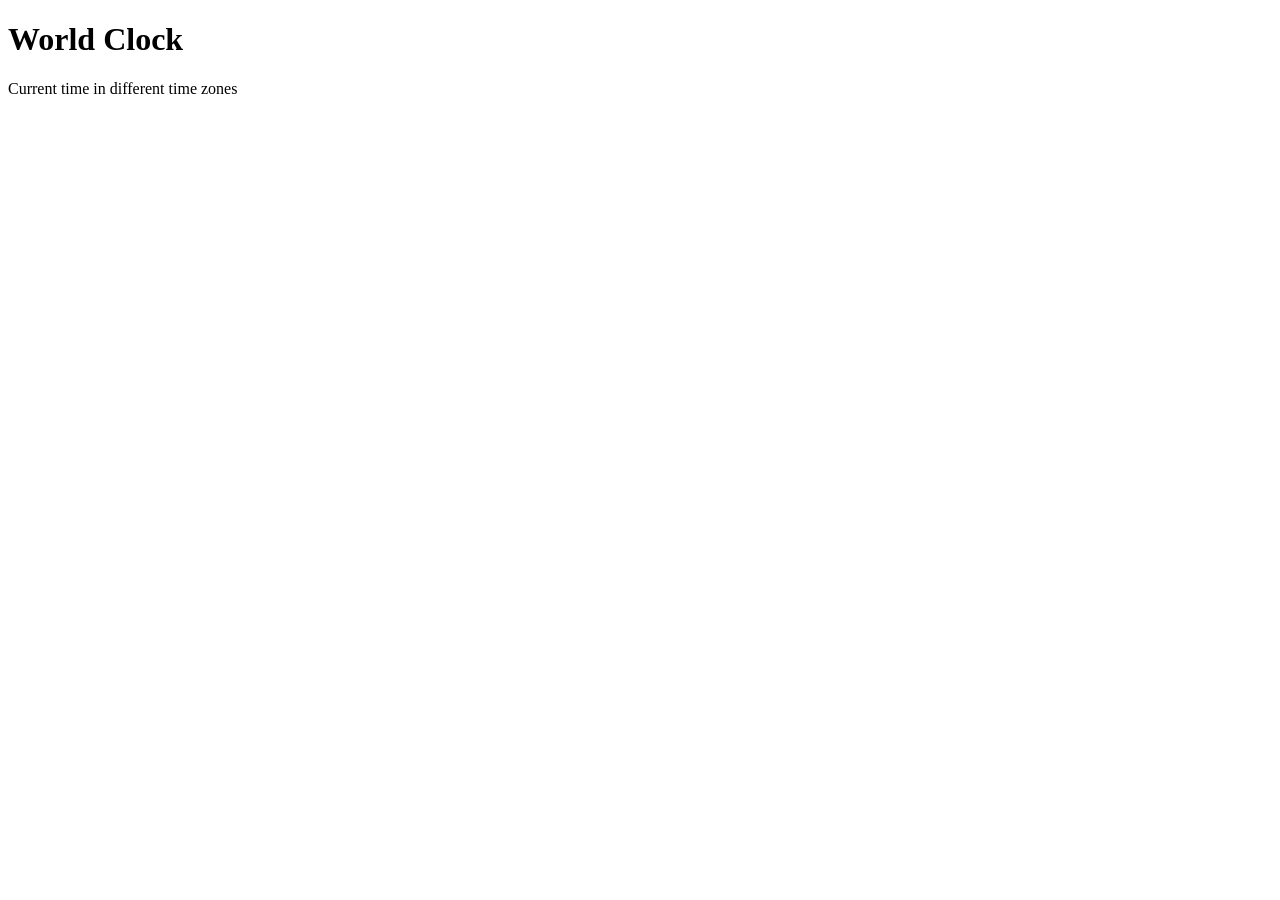
==== index.html @ c0b39b22 "Add initial HTML structure for digital clock" ====
<!DOCTYPE html>
<html lang="en">
<head>
    <meta charset="UTF-8">
    <meta name="viewport" content="width=device-width, initial-scale=1.0">
    <title>Digital Clock - Multiple Time Zones</title>
    <link rel="stylesheet" href="styles.css">
</head>
<body>
    <div class="container">
        <h1>World Clock</h1>
        <p class="subtitle">Current time in different time zones</p>
        
        <div class="clocks-grid" id="clocksGrid">
            <!-- Clocks will be generated by JavaScript -->
        </div>
    </div>

    <script src="script.js"></script>
</body>
</html>
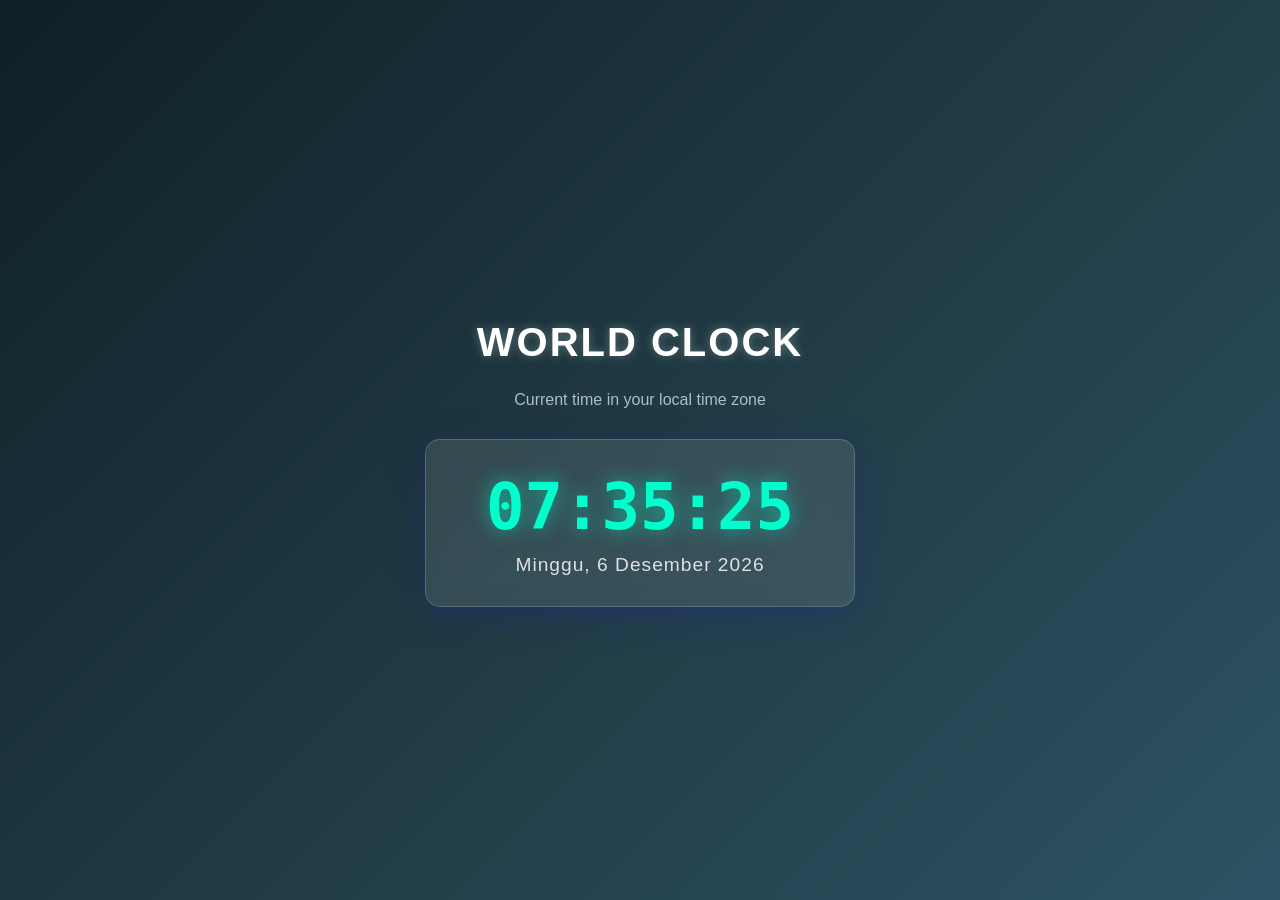
==== commit cf1945e3: "Update index.html" ====
--- a/index.html
+++ b/index.html
@@ -1,21 +1,84 @@
 <!DOCTYPE html>
-<html lang="en">
+<html lang="id">
 <head>
     <meta charset="UTF-8">
     <meta name="viewport" content="width=device-width, initial-scale=1.0">
-    <title>Digital Clock - Multiple Time Zones</title>
-    <link rel="stylesheet" href="styles.css">
+    <title>World Clock Portfolio</title>
+    <style>
+        body {
+            background: linear-gradient(135deg, #0f2027, #203a43, #2c5364);
+            color: #ffffff;
+            font-family: 'Segoe UI', Tahoma, Geneva, Verdana, sans-serif;
+            display: flex;
+            flex-direction: column;
+            align-items: center;
+            justify-content: center;
+            height: 100vh;
+            margin: 0;
+        }
+        h1 {
+            font-size: 2.5rem;
+            margin-bottom: 10px;
+            letter-spacing: 2px;
+            text-transform: uppercase;
+            text-shadow: 0 0 10px rgba(255,255,255,0.3);
+        }
+        p {
+            color: #b0bec5;
+            margin-bottom: 30px;
+        }
+        .clock-container {
+            background: rgba(255, 255, 255, 0.1);
+            padding: 30px 60px;
+            border-radius: 15px;
+            box-shadow: 0 8px 32px 0 rgba(31, 38, 135, 0.37);
+            backdrop-filter: blur(10px);
+            border: 1px solid rgba(255, 255, 255, 0.18);
+            text-align: center;
+        }
+        #time {
+            font-size: 4rem;
+            font-weight: bold;
+            font-family: monospace;
+            color: #00ffcc;
+            text-shadow: 0 0 20px rgba(0, 255, 204, 0.6);
+            margin-bottom: 10px;
+        }
+        #date {
+            font-size: 1.2rem;
+            color: #e0e0e0;
+            letter-spacing: 1px;
+        }
+    </style>
 </head>
 <body>
-    <div class="container">
-        <h1>World Clock</h1>
-        <p class="subtitle">Current time in different time zones</p>
-        
-        <div class="clocks-grid" id="clocksGrid">
-            <!-- Clocks will be generated by JavaScript -->
-        </div>
+
+    <h1>World Clock</h1>
+    <p>Current time in your local time zone</p>
+
+    <div class="clock-container">
+        <div id="time">00:00:00</div>
+        <div id="date">Memuat tanggal...</div>
     </div>
 
-    <script src="script.js"></script>
+    <script>
+        function updateClock() {
+            const now = new Date();
+            
+            // Format Jam
+            let hours = String(now.getHours()).padStart(2, '0');
+            let minutes = String(now.getMinutes()).padStart(2, '0');
+            let seconds = String(now.getSeconds()).padStart(2, '0');
+            document.getElementById('time').textContent = `${hours}:${minutes}:${seconds}`;
+            
+            // Format Tanggal
+            const options = { weekday: 'long', year: 'numeric', month: 'long', day: 'numeric' };
+            document.getElementById('date').textContent = now.toLocaleDateString('id-ID', options);
+        }
+
+        // Jalankan setiap 1 detik
+        setInterval(updateClock, 1000);
+        updateClock(); // Jalankan langsung di awal
+    </script>
 </body>
 </html>
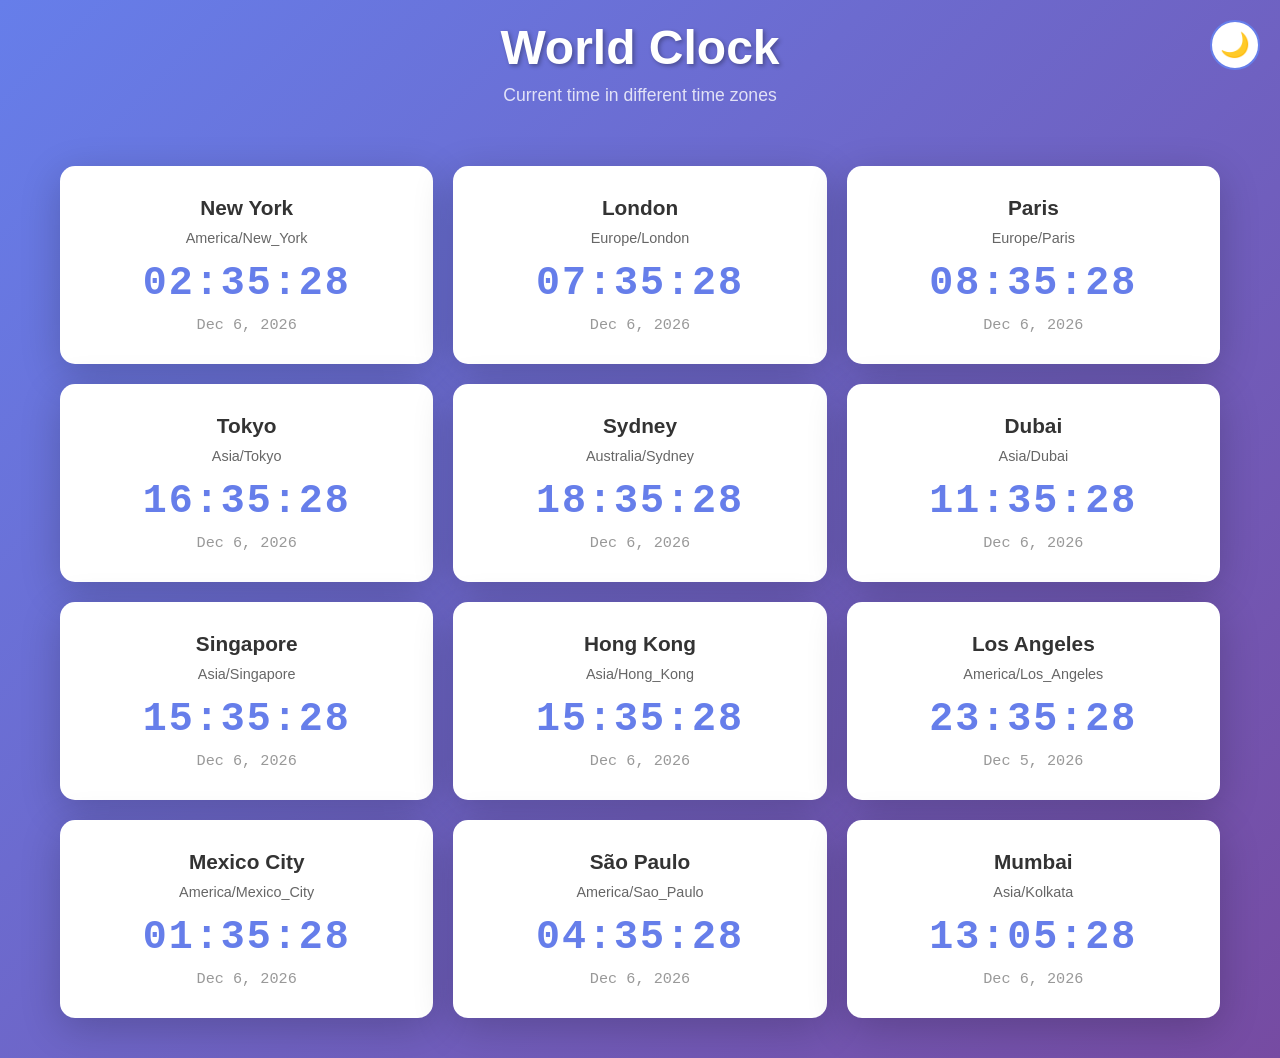
==== commit 43bffd0d: "Revamp index.html for digital clock with themes Updated the HTML structure and styles for a digital " ====
--- a/index.html
+++ b/index.html
@@ -1,84 +1,400 @@
 <!DOCTYPE html>
-<html lang="id">
+<html lang="en">
 <head>
     <meta charset="UTF-8">
     <meta name="viewport" content="width=device-width, initial-scale=1.0">
-    <title>World Clock Portfolio</title>
+    <title>Digital Clock - Multiple Time Zones</title>
     <style>
+        * {
+            margin: 0;
+            padding: 0;
+            box-sizing: border-box;
+        }
+
         body {
-            background: linear-gradient(135deg, #0f2027, #203a43, #2c5364);
-            color: #ffffff;
             font-family: 'Segoe UI', Tahoma, Geneva, Verdana, sans-serif;
+            transition: all 0.3s ease;
+        }
+
+        /* Light Mode (Default) */
+        body.light-mode {
+            background: linear-gradient(135deg, #667eea 0%, #764ba2 100%);
+            color: #333;
+        }
+
+        body.light-mode .clock {
+            background: white;
+            color: #333;
+            box-shadow: 0 10px 40px rgba(0, 0, 0, 0.2);
+        }
+
+        body.light-mode .clock:hover {
+            box-shadow: 0 15px 50px rgba(0, 0, 0, 0.3);
+        }
+
+        body.light-mode .city {
+            color: #333;
+        }
+
+        body.light-mode .timezone {
+            color: #666;
+        }
+
+        body.light-mode .time {
+            color: #667eea;
+        }
+
+        body.light-mode .date {
+            color: #999;
+        }
+
+        body.light-mode h1 {
+            color: white;
+            text-shadow: 2px 2px 4px rgba(0, 0, 0, 0.3);
+        }
+
+        body.light-mode .subtitle {
+            color: rgba(255, 255, 255, 0.8);
+        }
+
+        body.light-mode .theme-btn {
+            background: white;
+            border: 2px solid #667eea;
+            color: #333;
+        }
+
+        /* Dark Mode */
+        body.dark-mode {
+            background: linear-gradient(135deg, #1a1a2e 0%, #16213e 100%);
+            color: #e0e0e0;
+        }
+
+        body.dark-mode .clock {
+            background: #0f3460;
+            color: #e0e0e0;
+            box-shadow: 0 10px 40px rgba(0, 0, 0, 0.5);
+        }
+
+        body.dark-mode .clock:hover {
+            box-shadow: 0 15px 50px rgba(0, 0, 0, 0.7);
+        }
+
+        body.dark-mode .city {
+            color: #e0e0e0;
+        }
+
+        body.dark-mode .timezone {
+            color: #b0b0b0;
+        }
+
+        body.dark-mode .time {
+            color: #00d4ff;
+        }
+
+        body.dark-mode .date {
+            color: #808080;
+        }
+
+        body.dark-mode h1 {
+            color: #00d4ff;
+            text-shadow: 0 0 10px rgba(0, 212, 255, 0.3);
+        }
+
+        body.dark-mode .subtitle {
+            color: rgba(0, 212, 255, 0.7);
+        }
+
+        body.dark-mode .theme-btn {
+            background: #0f3460;
+            border: 2px solid #00d4ff;
+            color: #00d4ff;
+        }
+
+        body {
+            min-height: 100vh;
             display: flex;
-            flex-direction: column;
+            justify-content: center;
+            align-items: center;
+            padding: 20px;
+        }
+
+        /* Theme Toggle Button */
+        .theme-toggle {
+            position: fixed;
+            top: 20px;
+            right: 20px;
+            z-index: 1000;
+        }
+
+        .theme-btn {
+            border-radius: 50%;
+            width: 50px;
+            height: 50px;
+            font-size: 1.5em;
+            cursor: pointer;
+            display: flex;
             align-items: center;
             justify-content: center;
-            height: 100vh;
-            margin: 0;
-        }
+            transition: all 0.3s ease;
+            font-weight: bold;
+        }
+
+        .theme-btn:hover {
+            transform: scale(1.1) rotate(20deg);
+        }
+
+        .theme-btn:active {
+            transform: scale(0.95);
+        }
+
+        .theme-icon {
+            display: inline-block;
+            transition: transform 0.3s ease;
+        }
+
+        .theme-btn:hover .theme-icon {
+            transform: rotate(-20deg);
+        }
+
+        .container {
+            width: 100%;
+            max-width: 1200px;
+        }
+
         h1 {
-            font-size: 2.5rem;
+            text-align: center;
+            font-size: 3em;
             margin-bottom: 10px;
+            transition: all 0.3s ease;
+        }
+
+        .subtitle {
+            text-align: center;
+            font-size: 1.1em;
+            margin-bottom: 40px;
+            transition: all 0.3s ease;
+        }
+
+        .clocks-grid {
+            display: grid;
+            grid-template-columns: repeat(auto-fit, minmax(280px, 1fr));
+            gap: 20px;
+            padding: 20px;
+        }
+
+        .clock {
+            border-radius: 15px;
+            padding: 30px;
+            text-align: center;
+            transition: all 0.3s ease;
+        }
+
+        .clock:hover {
+            transform: translateY(-5px);
+        }
+
+        .city {
+            font-size: 1.3em;
+            font-weight: bold;
+            margin-bottom: 10px;
+            transition: all 0.3s ease;
+        }
+
+        .timezone {
+            font-size: 0.9em;
+            margin-bottom: 15px;
+            transition: all 0.3s ease;
+        }
+
+        .time {
+            font-size: 2.5em;
+            font-weight: bold;
+            font-family: 'Courier New', monospace;
             letter-spacing: 2px;
-            text-transform: uppercase;
-            text-shadow: 0 0 10px rgba(255,255,255,0.3);
-        }
-        p {
-            color: #b0bec5;
-            margin-bottom: 30px;
-        }
-        .clock-container {
-            background: rgba(255, 255, 255, 0.1);
-            padding: 30px 60px;
-            border-radius: 15px;
-            box-shadow: 0 8px 32px 0 rgba(31, 38, 135, 0.37);
-            backdrop-filter: blur(10px);
-            border: 1px solid rgba(255, 255, 255, 0.18);
-            text-align: center;
-        }
-        #time {
-            font-size: 4rem;
-            font-weight: bold;
-            font-family: monospace;
-            color: #00ffcc;
-            text-shadow: 0 0 20px rgba(0, 255, 204, 0.6);
             margin-bottom: 10px;
-        }
-        #date {
-            font-size: 1.2rem;
-            color: #e0e0e0;
-            letter-spacing: 1px;
+            transition: all 0.3s ease;
+        }
+
+        .date {
+            font-size: 0.95em;
+            font-family: 'Courier New', monospace;
+            transition: all 0.3s ease;
+        }
+
+        /* Responsive design */
+        @media (max-width: 768px) {
+            .theme-btn {
+                width: 45px;
+                height: 45px;
+                font-size: 1.2em;
+            }
+
+            h1 {
+                font-size: 2em;
+            }
+
+            .clocks-grid {
+                grid-template-columns: repeat(auto-fit, minmax(240px, 1fr));
+                gap: 15px;
+                padding: 15px;
+            }
+
+            .time {
+                font-size: 2em;
+            }
+
+            .city {
+                font-size: 1.1em;
+            }
+        }
+
+        @media (max-width: 480px) {
+            .theme-btn {
+                width: 40px;
+                height: 40px;
+                font-size: 1em;
+            }
+
+            h1 {
+                font-size: 1.5em;
+            }
+
+            .clocks-grid {
+                grid-template-columns: 1fr;
+            }
+
+            .time {
+                font-size: 1.8em;
+            }
         }
     </style>
 </head>
-<body>
-
-    <h1>World Clock</h1>
-    <p>Current time in your local time zone</p>
-
-    <div class="clock-container">
-        <div id="time">00:00:00</div>
-        <div id="date">Memuat tanggal...</div>
+<body class="light-mode">
+    <div class="theme-toggle">
+        <button class="theme-btn" id="themeToggle" title="Toggle Dark/Light Mode">
+            <span class="theme-icon">🌙</span>
+        </button>
     </div>
 
+    <div class="container">
+        <h1>World Clock</h1>
+        <p class="subtitle">Current time in different time zones</p>
+        
+        <div class="clocks-grid" id="clocksGrid">
+            <!-- Clocks will be generated by JavaScript -->
+        </div>
+    </div>
+
     <script>
-        function updateClock() {
-            const now = new Date();
+        // Define time zones with their display names
+        const timeZones = [
+            { city: 'New York', timezone: 'America/New_York' },
+            { city: 'London', timezone: 'Europe/London' },
+            { city: 'Paris', timezone: 'Europe/Paris' },
+            { city: 'Tokyo', timezone: 'Asia/Tokyo' },
+            { city: 'Sydney', timezone: 'Australia/Sydney' },
+            { city: 'Dubai', timezone: 'Asia/Dubai' },
+            { city: 'Singapore', timezone: 'Asia/Singapore' },
+            { city: 'Hong Kong', timezone: 'Asia/Hong_Kong' },
+            { city: 'Los Angeles', timezone: 'America/Los_Angeles' },
+            { city: 'Mexico City', timezone: 'America/Mexico_City' },
+            { city: 'São Paulo', timezone: 'America/Sao_Paulo' },
+            { city: 'Mumbai', timezone: 'Asia/Kolkata' }
+        ];
+
+        // Initialize theme toggle
+        function initializeTheme() {
+            const themeToggle = document.getElementById('themeToggle');
+            const savedTheme = localStorage.getItem('theme') || 'light-mode';
             
-            // Format Jam
-            let hours = String(now.getHours()).padStart(2, '0');
-            let minutes = String(now.getMinutes()).padStart(2, '0');
-            let seconds = String(now.getSeconds()).padStart(2, '0');
-            document.getElementById('time').textContent = `${hours}:${minutes}:${seconds}`;
+            // Apply saved theme
+            document.body.className = savedTheme;
+            updateThemeIcon(savedTheme);
             
-            // Format Tanggal
-            const options = { weekday: 'long', year: 'numeric', month: 'long', day: 'numeric' };
-            document.getElementById('date').textContent = now.toLocaleDateString('id-ID', options);
-        }
-
-        // Jalankan setiap 1 detik
-        setInterval(updateClock, 1000);
-        updateClock(); // Jalankan langsung di awal
+            // Toggle theme on button click
+            themeToggle.addEventListener('click', () => {
+                const isDarkMode = document.body.classList.contains('dark-mode');
+                
+                if (isDarkMode) {
+                    document.body.className = 'light-mode';
+                    localStorage.setItem('theme', 'light-mode');
+                    updateThemeIcon('light-mode');
+                } else {
+                    document.body.className = 'dark-mode';
+                    localStorage.setItem('theme', 'dark-mode');
+                    updateThemeIcon('dark-mode');
+                }
+            });
+        }
+
+        // Update theme icon
+        function updateThemeIcon(theme) {
+            const themeIcon = document.querySelector('.theme-icon');
+            if (theme === 'dark-mode') {
+                themeIcon.textContent = '☀️';
+            } else {
+                themeIcon.textContent = '🌙';
+            }
+        }
+
+        // Initialize clocks
+        function initializeClocks() {
+            const clocksGrid = document.getElementById('clocksGrid');
+            clocksGrid.innerHTML = '';
+
+            timeZones.forEach(({ city, timezone }) => {
+                const clockDiv = document.createElement('div');
+                clockDiv.className = 'clock';
+                clockDiv.innerHTML = `
+                    <div class="city">${city}</div>
+                    <div class="timezone">${timezone}</div>
+                    <div class="time" data-timezone="${timezone}">--:--:--</div>
+                    <div class="date" data-timezone-date="${timezone}">---</div>
+                `;
+                clocksGrid.appendChild(clockDiv);
+            });
+
+            updateAllClocks();
+        }
+
+        // Update all clocks
+        function updateAllClocks() {
+            timeZones.forEach(({ timezone }) => {
+                const timeElement = document.querySelector(`.time[data-timezone="${timezone}"]`);
+                const dateElement = document.querySelector(`.date[data-timezone-date="${timezone}"]`);
+
+                if (timeElement && dateElement) {
+                    const now = new Date();
+
+                    const timeString = new Intl.DateTimeFormat('en-US', {
+                        timeZone: timezone,
+                        hour: '2-digit',
+                        minute: '2-digit',
+                        second: '2-digit',
+                        hour12: false
+                    }).format(now);
+
+                    const dateString = new Intl.DateTimeFormat('en-US', {
+                        timeZone: timezone,
+                        year: 'numeric',
+                        month: 'short',
+                        day: 'numeric'
+                    }).format(now);
+
+                    timeElement.textContent = timeString;
+                    dateElement.textContent = dateString;
+                }
+            });
+        }
+
+        // Update clocks every second
+        setInterval(updateAllClocks, 1000);
+
+        // Initialize on page load
+        document.addEventListener('DOMContentLoaded', () => {
+            initializeTheme();
+            initializeClocks();
+        });
     </script>
 </body>
 </html>
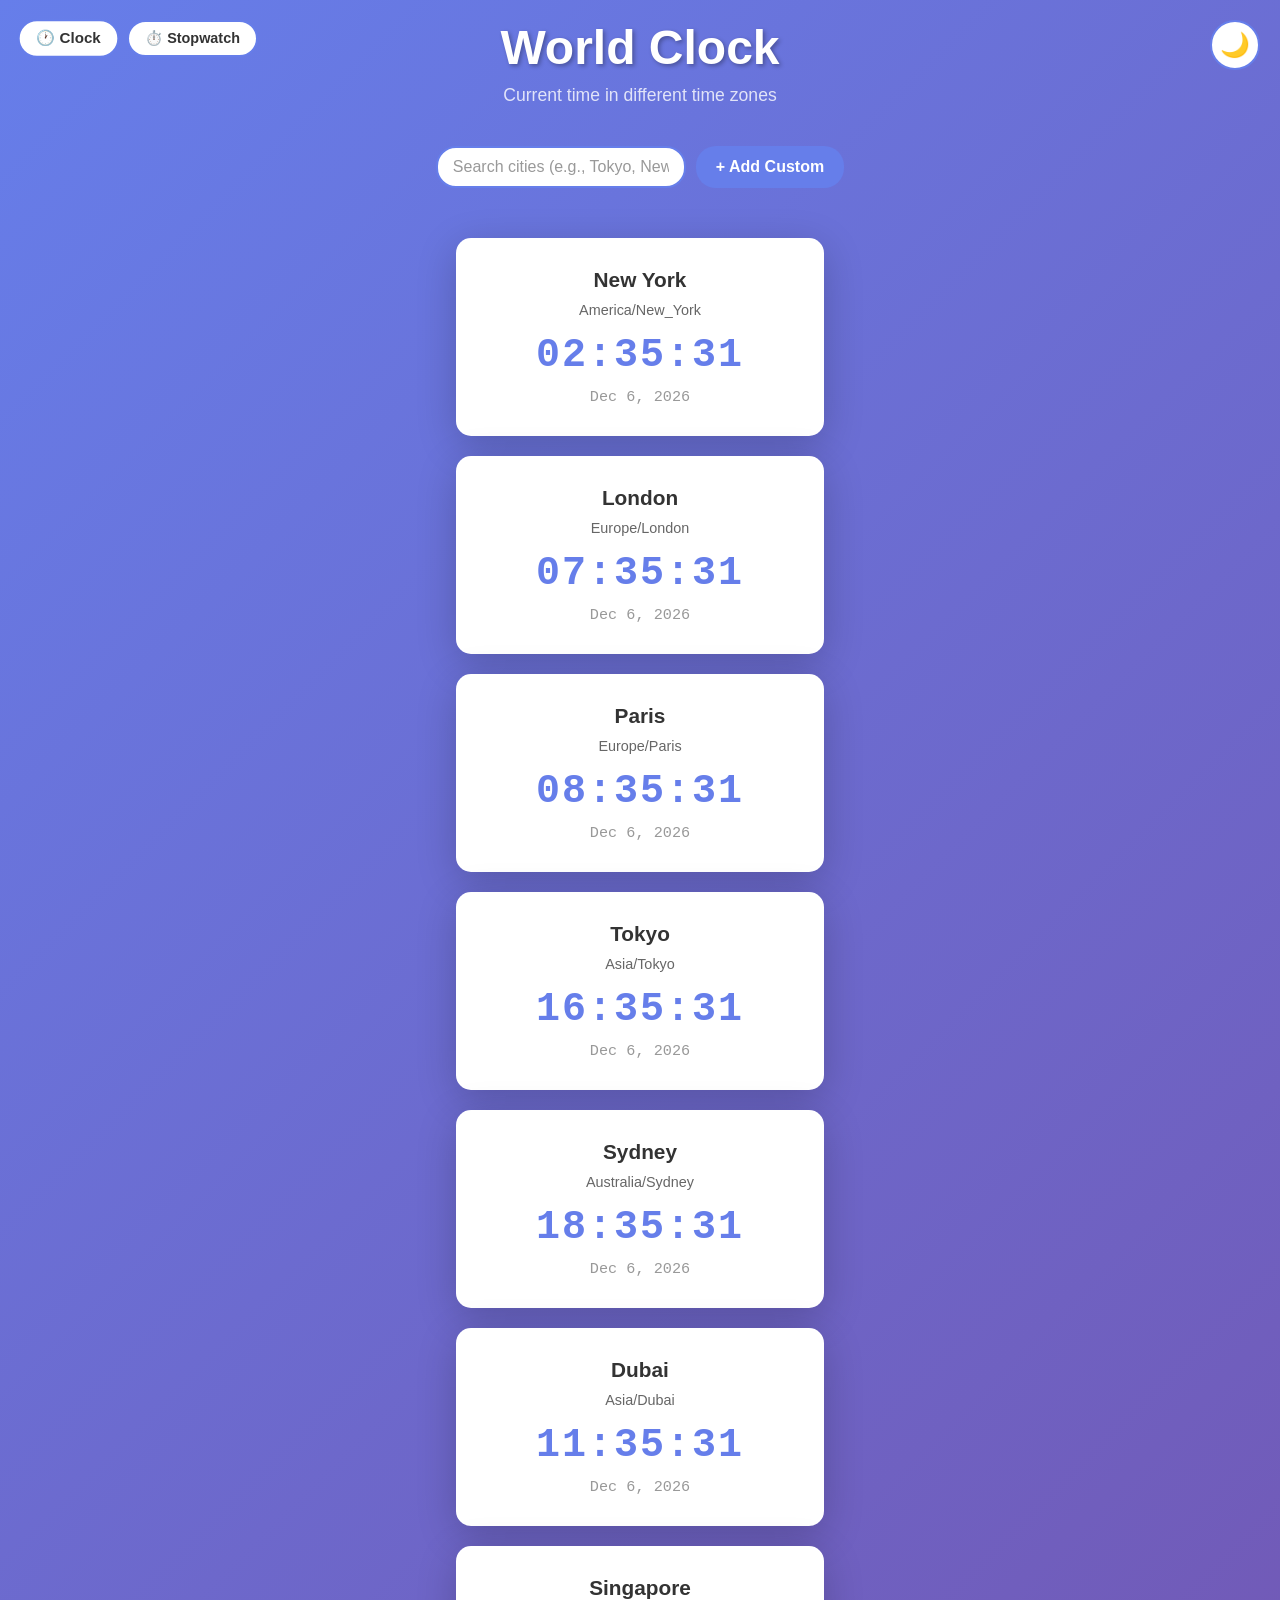
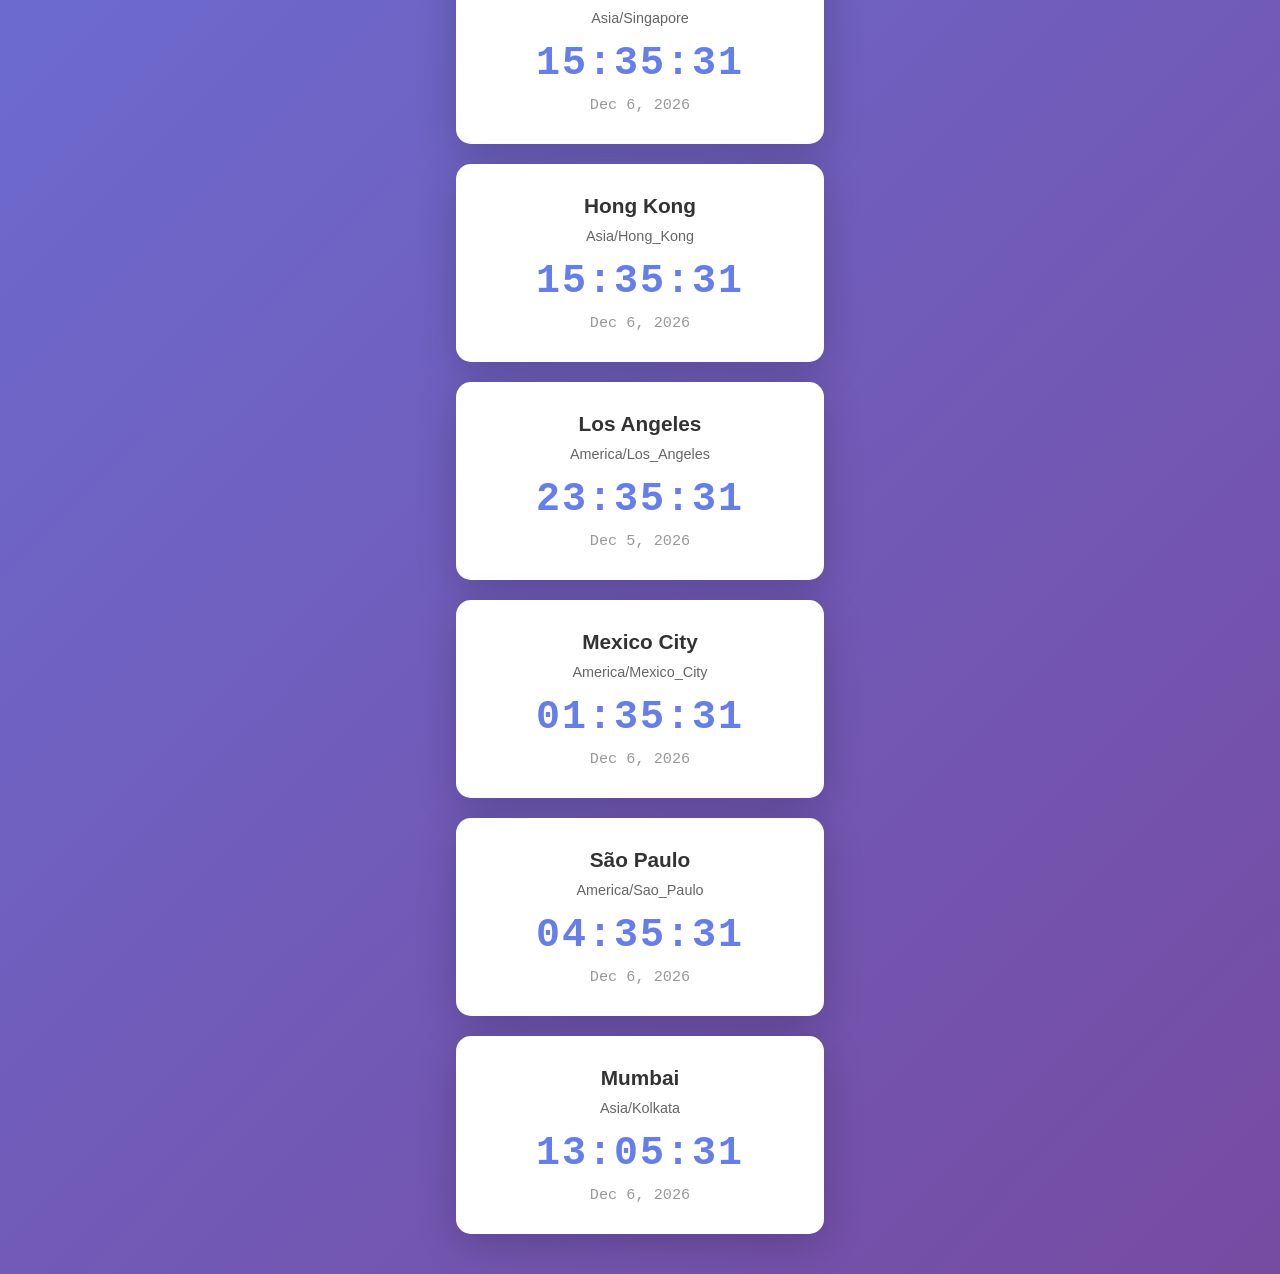
==== commit 5c924646: "Update index.html" ====
--- a/index.html
+++ b/index.html
@@ -63,6 +63,63 @@
             color: #333;
         }
 
+        body.light-mode .nav-btn {
+            background: white;
+            border: 2px solid #667eea;
+            color: #333;
+        }
+
+        body.light-mode .nav-btn:hover {
+            background: #667eea;
+            color: white;
+        }
+
+        body.light-mode .search-box {
+            background: white;
+            border: 2px solid #667eea;
+            color: #333;
+        }
+
+        body.light-mode .search-box::placeholder {
+            color: #999;
+        }
+
+        body.light-mode .add-btn {
+            background: #667eea;
+            color: white;
+            border: none;
+        }
+
+        body.light-mode .add-btn:hover {
+            background: #764ba2;
+        }
+
+        body.light-mode .modal {
+            background: white;
+            color: #333;
+        }
+
+        body.light-mode .modal input {
+            background: white;
+            border: 2px solid #667eea;
+            color: #333;
+        }
+
+        body.light-mode .modal input::placeholder {
+            color: #999;
+        }
+
+        body.light-mode .remove-btn {
+            background: #ff6b6b;
+            color: white;
+        }
+
+        body.light-mode .stopwatch-display {
+            background: white;
+            color: #667eea;
+            border: 2px solid #667eea;
+        }
+
         /* Dark Mode */
         body.dark-mode {
             background: linear-gradient(135deg, #1a1a2e 0%, #16213e 100%);
@@ -108,6 +165,63 @@
             background: #0f3460;
             border: 2px solid #00d4ff;
             color: #00d4ff;
+        }
+
+        body.dark-mode .nav-btn {
+            background: #0f3460;
+            border: 2px solid #00d4ff;
+            color: #00d4ff;
+        }
+
+        body.dark-mode .nav-btn:hover {
+            background: #00d4ff;
+            color: #1a1a2e;
+        }
+
+        body.dark-mode .search-box {
+            background: #0f3460;
+            border: 2px solid #00d4ff;
+            color: #e0e0e0;
+        }
+
+        body.dark-mode .search-box::placeholder {
+            color: #808080;
+        }
+
+        body.dark-mode .add-btn {
+            background: #00d4ff;
+            color: #1a1a2e;
+            border: none;
+        }
+
+        body.dark-mode .add-btn:hover {
+            background: #0099cc;
+        }
+
+        body.dark-mode .modal {
+            background: #0f3460;
+            color: #e0e0e0;
+        }
+
+        body.dark-mode .modal input {
+            background: #16213e;
+            border: 2px solid #00d4ff;
+            color: #e0e0e0;
+        }
+
+        body.dark-mode .modal input::placeholder {
+            color: #808080;
+        }
+
+        body.dark-mode .remove-btn {
+            background: #ff6b6b;
+            color: white;
+        }
+
+        body.dark-mode .stopwatch-display {
+            background: #0f3460;
+            color: #00d4ff;
+            border: 2px solid #00d4ff;
         }
 
         body {
@@ -116,6 +230,29 @@
             justify-content: center;
             align-items: center;
             padding: 20px;
+        }
+
+        /* Navigation */
+        .nav-container {
+            position: fixed;
+            top: 20px;
+            left: 20px;
+            display: flex;
+            gap: 10px;
+            z-index: 999;
+        }
+
+        .nav-btn {
+            padding: 8px 16px;
+            border-radius: 20px;
+            font-weight: bold;
+            cursor: pointer;
+            transition: all 0.3s ease;
+            font-size: 0.9em;
+        }
+
+        .nav-btn.active {
+            transform: scale(1.05);
         }
 
         /* Theme Toggle Button */
@@ -147,15 +284,6 @@
             transform: scale(0.95);
         }
 
-        .theme-icon {
-            display: inline-block;
-            transition: transform 0.3s ease;
-        }
-
-        .theme-btn:hover .theme-icon {
-            transform: rotate(-20deg);
-        }
-
         .container {
             width: 100%;
             max-width: 1200px;
@@ -173,6 +301,49 @@
             font-size: 1.1em;
             margin-bottom: 40px;
             transition: all 0.3s ease;
+        }
+
+        /* Clock Section */
+        #clockSection {
+            display: none;
+        }
+
+        #clockSection.active {
+            display: block;
+        }
+
+        .search-filter {
+            display: flex;
+            gap: 10px;
+            margin-bottom: 30px;
+            justify-content: center;
+            flex-wrap: wrap;
+        }
+
+        .search-box {
+            padding: 10px 15px;
+            border-radius: 20px;
+            font-size: 1em;
+            width: 250px;
+            transition: all 0.3s ease;
+        }
+
+        .search-box:focus {
+            outline: none;
+            transform: scale(1.05);
+        }
+
+        .add-btn {
+            padding: 10px 20px;
+            border-radius: 20px;
+            font-size: 1em;
+            font-weight: bold;
+            cursor: pointer;
+            transition: all 0.3s ease;
+        }
+
+        .add-btn:hover {
+            transform: scale(1.05);
         }
 
         .clocks-grid {
@@ -187,10 +358,28 @@
             padding: 30px;
             text-align: center;
             transition: all 0.3s ease;
+            position: relative;
         }
 
         .clock:hover {
             transform: translateY(-5px);
+        }
+
+        .remove-btn {
+            position: absolute;
+            top: 10px;
+            right: 10px;
+            width: 30px;
+            height: 30px;
+            border-radius: 50%;
+            border: none;
+            cursor: pointer;
+            font-weight: bold;
+            transition: all 0.3s ease;
+        }
+
+        .remove-btn:hover {
+            transform: scale(1.1);
         }
 
         .city {
@@ -221,12 +410,193 @@
             transition: all 0.3s ease;
         }
 
+        /* Stopwatch Section */
+        #stopwatchSection {
+            display: none;
+        }
+
+        #stopwatchSection.active {
+            display: block;
+        }
+
+        .stopwatch-container {
+            background: transparent;
+            border-radius: 20px;
+            padding: 40px;
+            text-align: center;
+            max-width: 500px;
+            margin: 0 auto;
+        }
+
+        .stopwatch-display {
+            font-size: 4em;
+            font-weight: bold;
+            font-family: 'Courier New', monospace;
+            padding: 30px;
+            border-radius: 15px;
+            margin-bottom: 30px;
+            letter-spacing: 3px;
+            transition: all 0.3s ease;
+        }
+
+        .stopwatch-buttons {
+            display: flex;
+            gap: 15px;
+            justify-content: center;
+            margin-bottom: 20px;
+            flex-wrap: wrap;
+        }
+
+        .sw-btn {
+            padding: 12px 30px;
+            font-size: 1em;
+            font-weight: bold;
+            border-radius: 10px;
+            border: none;
+            cursor: pointer;
+            transition: all 0.3s ease;
+            min-width: 100px;
+        }
+
+        .sw-btn.start {
+            background: #4ade80;
+            color: white;
+        }
+
+        .sw-btn.start:hover {
+            background: #22c55e;
+        }
+
+        .sw-btn.stop {
+            background: #ef4444;
+            color: white;
+        }
+
+        .sw-btn.stop:hover {
+            background: #dc2626;
+        }
+
+        .sw-btn.reset {
+            background: #64748b;
+            color: white;
+        }
+
+        .sw-btn.reset:hover {
+            background: #475569;
+        }
+
+        .mode-tabs {
+            display: flex;
+            gap: 10px;
+            justify-content: center;
+            margin-bottom: 20px;
+        }
+
+        .mode-tab {
+            padding: 10px 20px;
+            border: 2px solid currentColor;
+            border-radius: 10px;
+            background: transparent;
+            color: inherit;
+            font-weight: bold;
+            cursor: pointer;
+            transition: all 0.3s ease;
+        }
+
+        .mode-tab.active {
+            transform: scale(1.05);
+        }
+
+        /* Modal */
+        .modal {
+            display: none;
+            position: fixed;
+            top: 50%;
+            left: 50%;
+            transform: translate(-50%, -50%);
+            border-radius: 15px;
+            padding: 30px;
+            z-index: 2000;
+            box-shadow: 0 10px 50px rgba(0, 0, 0, 0.3);
+            max-width: 400px;
+            width: 90%;
+        }
+
+        .modal.active {
+            display: block;
+        }
+
+        .modal-overlay {
+            display: none;
+            position: fixed;
+            top: 0;
+            left: 0;
+            right: 0;
+            bottom: 0;
+            background: rgba(0, 0, 0, 0.5);
+            z-index: 1500;
+        }
+
+        .modal-overlay.active {
+            display: block;
+        }
+
+        .modal h2 {
+            margin-bottom: 20px;
+            text-align: center;
+        }
+
+        .modal input {
+            width: 100%;
+            padding: 10px;
+            margin-bottom: 15px;
+            border-radius: 8px;
+            font-size: 1em;
+        }
+
+        .modal-buttons {
+            display: flex;
+            gap: 10px;
+        }
+
+        .modal-buttons button {
+            flex: 1;
+            padding: 10px;
+            border-radius: 8px;
+            border: none;
+            font-weight: bold;
+            cursor: pointer;
+            transition: all 0.3s ease;
+        }
+
+        .modal-buttons .confirm {
+            background: #667eea;
+            color: white;
+        }
+
+        .modal-buttons .confirm:hover {
+            background: #764ba2;
+        }
+
+        .modal-buttons .cancel {
+            background: #999;
+            color: white;
+        }
+
+        .modal-buttons .cancel:hover {
+            background: #777;
+        }
+
         /* Responsive design */
         @media (max-width: 768px) {
-            .theme-btn {
-                width: 45px;
-                height: 45px;
-                font-size: 1.2em;
+            .nav-container {
+                flex-wrap: wrap;
+                gap: 8px;
+            }
+
+            .nav-btn {
+                padding: 6px 12px;
+                font-size: 0.8em;
             }
 
             h1 {
@@ -246,13 +616,20 @@
             .city {
                 font-size: 1.1em;
             }
+
+            .stopwatch-display {
+                font-size: 3em;
+            }
+
+            .search-box {
+                width: 100%;
+            }
         }
 
         @media (max-width: 480px) {
-            .theme-btn {
-                width: 40px;
-                height: 40px;
-                font-size: 1em;
+            .nav-container {
+                left: 10px;
+                top: 10px;
             }
 
             h1 {
@@ -265,53 +642,138 @@
 
             .time {
                 font-size: 1.8em;
+            }
+
+            .stopwatch-display {
+                font-size: 2.5em;
+            }
+
+            .stopwatch-buttons {
+                flex-direction: column;
+            }
+
+            .sw-btn {
+                width: 100%;
             }
         }
     </style>
 </head>
 <body class="light-mode">
+    <div class="nav-container">
+        <button class="nav-btn active" data-section="clock">🕐 Clock</button>
+        <button class="nav-btn" data-section="stopwatch">⏱️ Stopwatch</button>
+    </div>
+
     <div class="theme-toggle">
         <button class="theme-btn" id="themeToggle" title="Toggle Dark/Light Mode">
             <span class="theme-icon">🌙</span>
         </button>
     </div>
 
-    <div class="container">
-        <h1>World Clock</h1>
-        <p class="subtitle">Current time in different time zones</p>
-        
-        <div class="clocks-grid" id="clocksGrid">
-            <!-- Clocks will be generated by JavaScript -->
+    <!-- Clock Section -->
+    <div id="clockSection" class="active">
+        <div class="container">
+            <h1>World Clock</h1>
+            <p class="subtitle">Current time in different time zones</p>
+            
+            <div class="search-filter">
+                <input type="text" class="search-box" id="searchBox" placeholder="Search cities (e.g., Tokyo, New York)...">
+                <button class="add-btn" id="addBtn">+ Add Custom</button>
+            </div>
+            
+            <div class="clocks-grid" id="clocksGrid">
+                <!-- Clocks will be generated by JavaScript -->
+            </div>
         </div>
     </div>
 
+    <!-- Stopwatch Section -->
+    <div id="stopwatchSection">
+        <div class="container">
+            <h1>Stopwatch & Timer</h1>
+            
+            <div class="stopwatch-container">
+                <div class="mode-tabs">
+                    <button class="mode-tab active" data-mode="stopwatch">Stopwatch</button>
+                    <button class="mode-tab" data-mode="timer">Timer</button>
+                </div>
+
+                <div class="stopwatch-display" id="stopwatchDisplay">00:00:00</div>
+
+                <div class="stopwatch-buttons" id="stopwatchButtons">
+                    <button class="sw-btn start" id="startBtn">Start</button>
+                    <button class="sw-btn stop" id="stopBtn" disabled>Stop</button>
+                    <button class="sw-btn reset" id="resetBtn">Reset</button>
+                </div>
+
+                <div id="timerInput" style="display: none; margin-top: 20px;">
+                    <input type="number" id="timerMinutes" placeholder="Minutes" min="0" max="59" style="padding: 10px; margin-right: 10px; border-radius: 8px;">
+                    <input type="number" id="timerSeconds" placeholder="Seconds" min="0" max="59" style="padding: 10px; border-radius: 8px;">
+                </div>
+            </div>
+        </div>
+    </div>
+
+    <!-- Add Custom Timezone Modal -->
+    <div class="modal-overlay" id="modalOverlay"></div>
+    <div class="modal" id="addModal">
+        <h2>Add Custom Timezone</h2>
+        <input type="text" id="cityInput" placeholder="City name (e.g., Bangkok)">
+        <input type="text" id="timezoneInput" placeholder="Timezone (e.g., Asia/Bangkok)">
+        <div class="modal-buttons">
+            <button class="confirm" onclick="addCustomTimezone()">Add</button>
+            <button class="cancel" onclick="closeModal()">Cancel</button>
+        </div>
+    </div>
+
     <script>
-        // Define time zones with their display names
-        const timeZones = [
-            { city: 'New York', timezone: 'America/New_York' },
-            { city: 'London', timezone: 'Europe/London' },
-            { city: 'Paris', timezone: 'Europe/Paris' },
-            { city: 'Tokyo', timezone: 'Asia/Tokyo' },
-            { city: 'Sydney', timezone: 'Australia/Sydney' },
-            { city: 'Dubai', timezone: 'Asia/Dubai' },
-            { city: 'Singapore', timezone: 'Asia/Singapore' },
-            { city: 'Hong Kong', timezone: 'Asia/Hong_Kong' },
-            { city: 'Los Angeles', timezone: 'America/Los_Angeles' },
-            { city: 'Mexico City', timezone: 'America/Mexico_City' },
-            { city: 'São Paulo', timezone: 'America/Sao_Paulo' },
-            { city: 'Mumbai', timezone: 'Asia/Kolkata' }
+        // Define default time zones
+        let timeZones = [
+            { city: 'New York', timezone: 'America/New_York', custom: false },
+            { city: 'London', timezone: 'Europe/London', custom: false },
+            { city: 'Paris', timezone: 'Europe/Paris', custom: false },
+            { city: 'Tokyo', timezone: 'Asia/Tokyo', custom: false },
+            { city: 'Sydney', timezone: 'Australia/Sydney', custom: false },
+            { city: 'Dubai', timezone: 'Asia/Dubai', custom: false },
+            { city: 'Singapore', timezone: 'Asia/Singapore', custom: false },
+            { city: 'Hong Kong', timezone: 'Asia/Hong_Kong', custom: false },
+            { city: 'Los Angeles', timezone: 'America/Los_Angeles', custom: false },
+            { city: 'Mexico City', timezone: 'America/Mexico_City', custom: false },
+            { city: 'São Paulo', timezone: 'America/Sao_Paulo', custom: false },
+            { city: 'Mumbai', timezone: 'Asia/Kolkata', custom: false }
         ];
+
+        let stopwatchInterval = null;
+        let stopwatchTime = 0;
+        let timerInterval = null;
+        let timerTime = 0;
+        let isStopwatchRunning = false;
+        let isTimerRunning = false;
+        let currentMode = 'stopwatch';
+
+        // Load custom timezones from localStorage
+        function loadCustomTimezones() {
+            const saved = localStorage.getItem('customTimezones');
+            if (saved) {
+                const customZones = JSON.parse(saved);
+                timeZones = timeZones.concat(customZones);
+            }
+        }
+
+        // Save custom timezones to localStorage
+        function saveCustomTimezones() {
+            const customZones = timeZones.filter(z => z.custom);
+            localStorage.setItem('customTimezones', JSON.stringify(customZones));
+        }
 
         // Initialize theme toggle
         function initializeTheme() {
             const themeToggle = document.getElementById('themeToggle');
             const savedTheme = localStorage.getItem('theme') || 'light-mode';
             
-            // Apply saved theme
             document.body.className = savedTheme;
             updateThemeIcon(savedTheme);
             
-            // Toggle theme on button click
             themeToggle.addEventListener('click', () => {
                 const isDarkMode = document.body.classList.contains('dark-mode');
                 
@@ -327,25 +789,54 @@
             });
         }
 
-        // Update theme icon
         function updateThemeIcon(theme) {
             const themeIcon = document.querySelector('.theme-icon');
-            if (theme === 'dark-mode') {
-                themeIcon.textContent = '☀️';
+            themeIcon.textContent = theme === 'dark-mode' ? '☀️' : '🌙';
+        }
+
+        // Section Navigation
+        function initializeNavigation() {
+            document.querySelectorAll('.nav-btn').forEach(btn => {
+                btn.addEventListener('click', () => {
+                    const section = btn.dataset.section;
+                    switchSection(section);
+                });
+            });
+        }
+
+        function switchSection(section) {
+            document.querySelectorAll('#clockSection, #stopwatchSection').forEach(s => s.classList.remove('active'));
+            document.querySelectorAll('.nav-btn').forEach(b => b.classList.remove('active'));
+            
+            if (section === 'clock') {
+                document.getElementById('clockSection').classList.add('active');
             } else {
-                themeIcon.textContent = '🌙';
-            }
+                document.getElementById('stopwatchSection').classList.add('active');
+            }
+            
+            document.querySelector(`[data-section="${section}"]`).classList.add('active');
         }
 
         // Initialize clocks
         function initializeClocks() {
+            renderClocks();
+            updateAllClocks();
+        }
+
+        function renderClocks(filter = '') {
             const clocksGrid = document.getElementById('clocksGrid');
             clocksGrid.innerHTML = '';
 
-            timeZones.forEach(({ city, timezone }) => {
+            const filtered = timeZones.filter(tz => 
+                tz.city.toLowerCase().includes(filter.toLowerCase()) || 
+                tz.timezone.toLowerCase().includes(filter.toLowerCase())
+            );
+
+            filtered.forEach(({ city, timezone, custom }) => {
                 const clockDiv = document.createElement('div');
                 clockDiv.className = 'clock';
                 clockDiv.innerHTML = `
+                    ${custom ? `<button class="remove-btn" onclick="removeTimezone('${timezone}')">×</button>` : ''}
                     <div class="city">${city}</div>
                     <div class="timezone">${timezone}</div>
                     <div class="time" data-timezone="${timezone}">--:--:--</div>
@@ -353,11 +844,8 @@
                 `;
                 clocksGrid.appendChild(clockDiv);
             });
-
-            updateAllClocks();
-        }
-
-        // Update all clocks
+        }
+
         function updateAllClocks() {
             timeZones.forEach(({ timezone }) => {
                 const timeElement = document.querySelector(`.time[data-timezone="${timezone}"]`);
@@ -387,13 +875,178 @@
             });
         }
 
-        // Update clocks every second
-        setInterval(updateAllClocks, 1000);
+        // Search functionality
+        document.getElementById('searchBox').addEventListener('input', (e) => {
+            renderClocks(e.target.value);
+        });
+
+        // Add custom timezone
+        document.getElementById('addBtn').addEventListener('click', openModal);
+
+        function openModal() {
+            document.getElementById('modalOverlay').classList.add('active');
+            document.getElementById('addModal').classList.add('active');
+        }
+
+        function closeModal() {
+            document.getElementById('modalOverlay').classList.remove('active');
+            document.getElementById('addModal').classList.remove('active');
+        }
+
+        function addCustomTimezone() {
+            const city = document.getElementById('cityInput').value.trim();
+            const timezone = document.getElementById('timezoneInput').value.trim();
+
+            if (!city || !timezone) {
+                alert('Please fill in all fields');
+                return;
+            }
+
+            timeZones.push({ city, timezone, custom: true });
+            saveCustomTimezones();
+            renderClocks();
+            closeModal();
+            document.getElementById('cityInput').value = '';
+            document.getElementById('timezoneInput').value = '';
+        }
+
+        function removeTimezone(timezone) {
+            timeZones = timeZones.filter(tz => tz.timezone !== timezone);
+            saveCustomTimezones();
+            renderClocks();
+        }
+
+        document.getElementById('modalOverlay').addEventListener('click', closeModal);
+
+        // Stopwatch/Timer functionality
+        function formatTime(ms) {
+            const totalSeconds = Math.floor(ms / 1000);
+            const hours = Math.floor(totalSeconds / 3600);
+            const minutes = Math.floor((totalSeconds % 3600) / 60);
+            const seconds = totalSeconds % 60;
+            return `${String(hours).padStart(2, '0')}:${String(minutes).padStart(2, '0')}:${String(seconds).padStart(2, '0')}`;
+        }
+
+        document.querySelectorAll('.mode-tab').forEach(tab => {
+            tab.addEventListener('click', () => {
+                currentMode = tab.dataset.mode;
+                document.querySelectorAll('.mode-tab').forEach(t => t.classList.remove('active'));
+                tab.classList.add('active');
+
+                if (currentMode === 'stopwatch') {
+                    document.getElementById('timerInput').style.display = 'none';
+                    resetStopwatch();
+                } else {
+                    document.getElementById('timerInput').style.display = 'flex';
+                    resetTimer();
+                }
+            });
+        });
+
+        document.getElementById('startBtn').addEventListener('click', () => {
+            if (currentMode === 'stopwatch') {
+                startStopwatch();
+            } else {
+                startTimer();
+            }
+        });
+
+        document.getElementById('stopBtn').addEventListener('click', () => {
+            if (currentMode === 'stopwatch') {
+                stopStopwatch();
+            } else {
+                stopTimer();
+            }
+        });
+
+        document.getElementById('resetBtn').addEventListener('click', () => {
+            if (currentMode === 'stopwatch') {
+                resetStopwatch();
+            } else {
+                resetTimer();
+            }
+        });
+
+        function startStopwatch() {
+            if (isStopwatchRunning) return;
+            isStopwatchRunning = true;
+            document.getElementById('startBtn').disabled = true;
+            document.getElementById('stopBtn').disabled = false;
+            const startTime = Date.now() - stopwatchTime;
+            stopwatchInterval = setInterval(() => {
+                stopwatchTime = Date.now() - startTime;
+                document.getElementById('stopwatchDisplay').textContent = formatTime(stopwatchTime);
+            }, 10);
+        }
+
+        function stopStopwatch() {
+            isStopwatchRunning = false;
+            clearInterval(stopwatchInterval);
+            document.getElementById('startBtn').disabled = false;
+            document.getElementById('stopBtn').disabled = true;
+        }
+
+        function resetStopwatch() {
+            stopStopwatch();
+            stopwatchTime = 0;
+            document.getElementById('stopwatchDisplay').textContent = '00:00:00';
+        }
+
+        function startTimer() {
+            if (isTimerRunning) return;
+            const minutes = parseInt(document.getElementById('timerMinutes').value) || 0;
+            const seconds = parseInt(document.getElementById('timerSeconds').value) || 0;
+            timerTime = (minutes * 60 + seconds) * 1000;
+
+            if (timerTime <= 0) {
+                alert('Please enter a valid time');
+                return;
+            }
+
+            isTimerRunning = true;
+            document.getElementById('startBtn').disabled = true;
+            document.getElementById('stopBtn').disabled = false;
+            const startTime = Date.now();
+
+            timerInterval = setInterval(() => {
+                const elapsed = Date.now() - startTime;
+                const remaining = timerTime - elapsed;
+
+                if (remaining <= 0) {
+                    clearInterval(timerInterval);
+                    document.getElementById('stopwatchDisplay').textContent = '00:00:00';
+                    isTimerRunning = false;
+                    document.getElementById('startBtn').disabled = false;
+                    document.getElementById('stopBtn').disabled = true;
+                    alert('Timer finished!');
+                    return;
+                }
+
+                document.getElementById('stopwatchDisplay').textContent = formatTime(remaining);
+            }, 10);
+        }
+
+        function stopTimer() {
+            isTimerRunning = false;
+            clearInterval(timerInterval);
+            document.getElementById('startBtn').disabled = false;
+            document.getElementById('stopBtn').disabled = true;
+        }
+
+        function resetTimer() {
+            stopTimer();
+            document.getElementById('stopwatchDisplay').textContent = '00:00:00';
+            document.getElementById('timerMinutes').value = '';
+            document.getElementById('timerSeconds').value = '';
+        }
 
         // Initialize on page load
         document.addEventListener('DOMContentLoaded', () => {
             initializeTheme();
+            initializeNavigation();
+            loadCustomTimezones();
             initializeClocks();
+            setInterval(updateAllClocks, 1000);
         });
     </script>
 </body>
